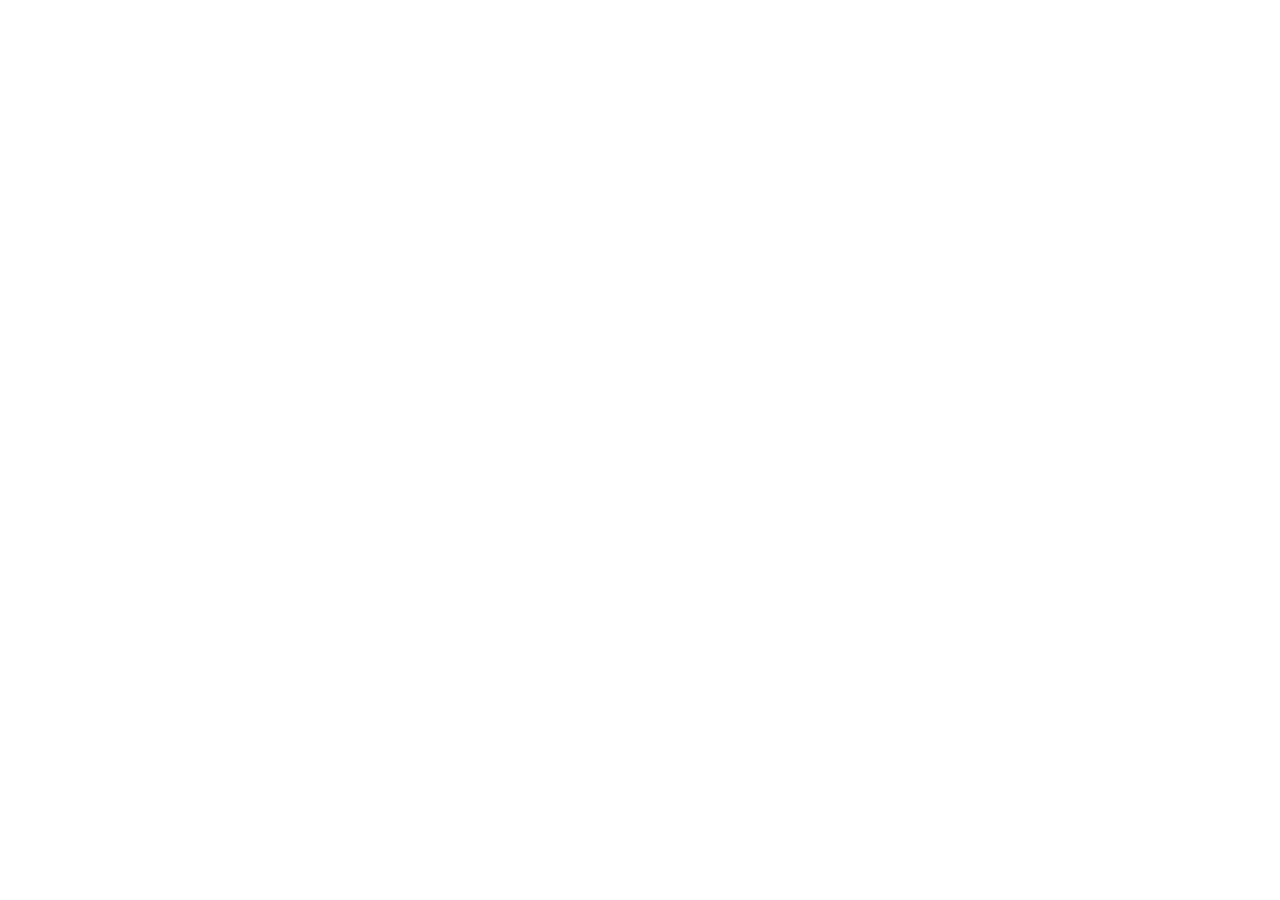
==== index.html @ a1a87850 "app-ads.txt at domain root for AdMob (developer website = canti81ex-flcl.github.io/boomline-site/)" ====
<!doctype html><meta charset="utf-8"><meta http-equiv="refresh" content="0; url=https://canti81ex-flcl.github.io/boomline-site/"><title>SUO</title><a href="https://canti81ex-flcl.github.io/boomline-site/">BoomLine</a>
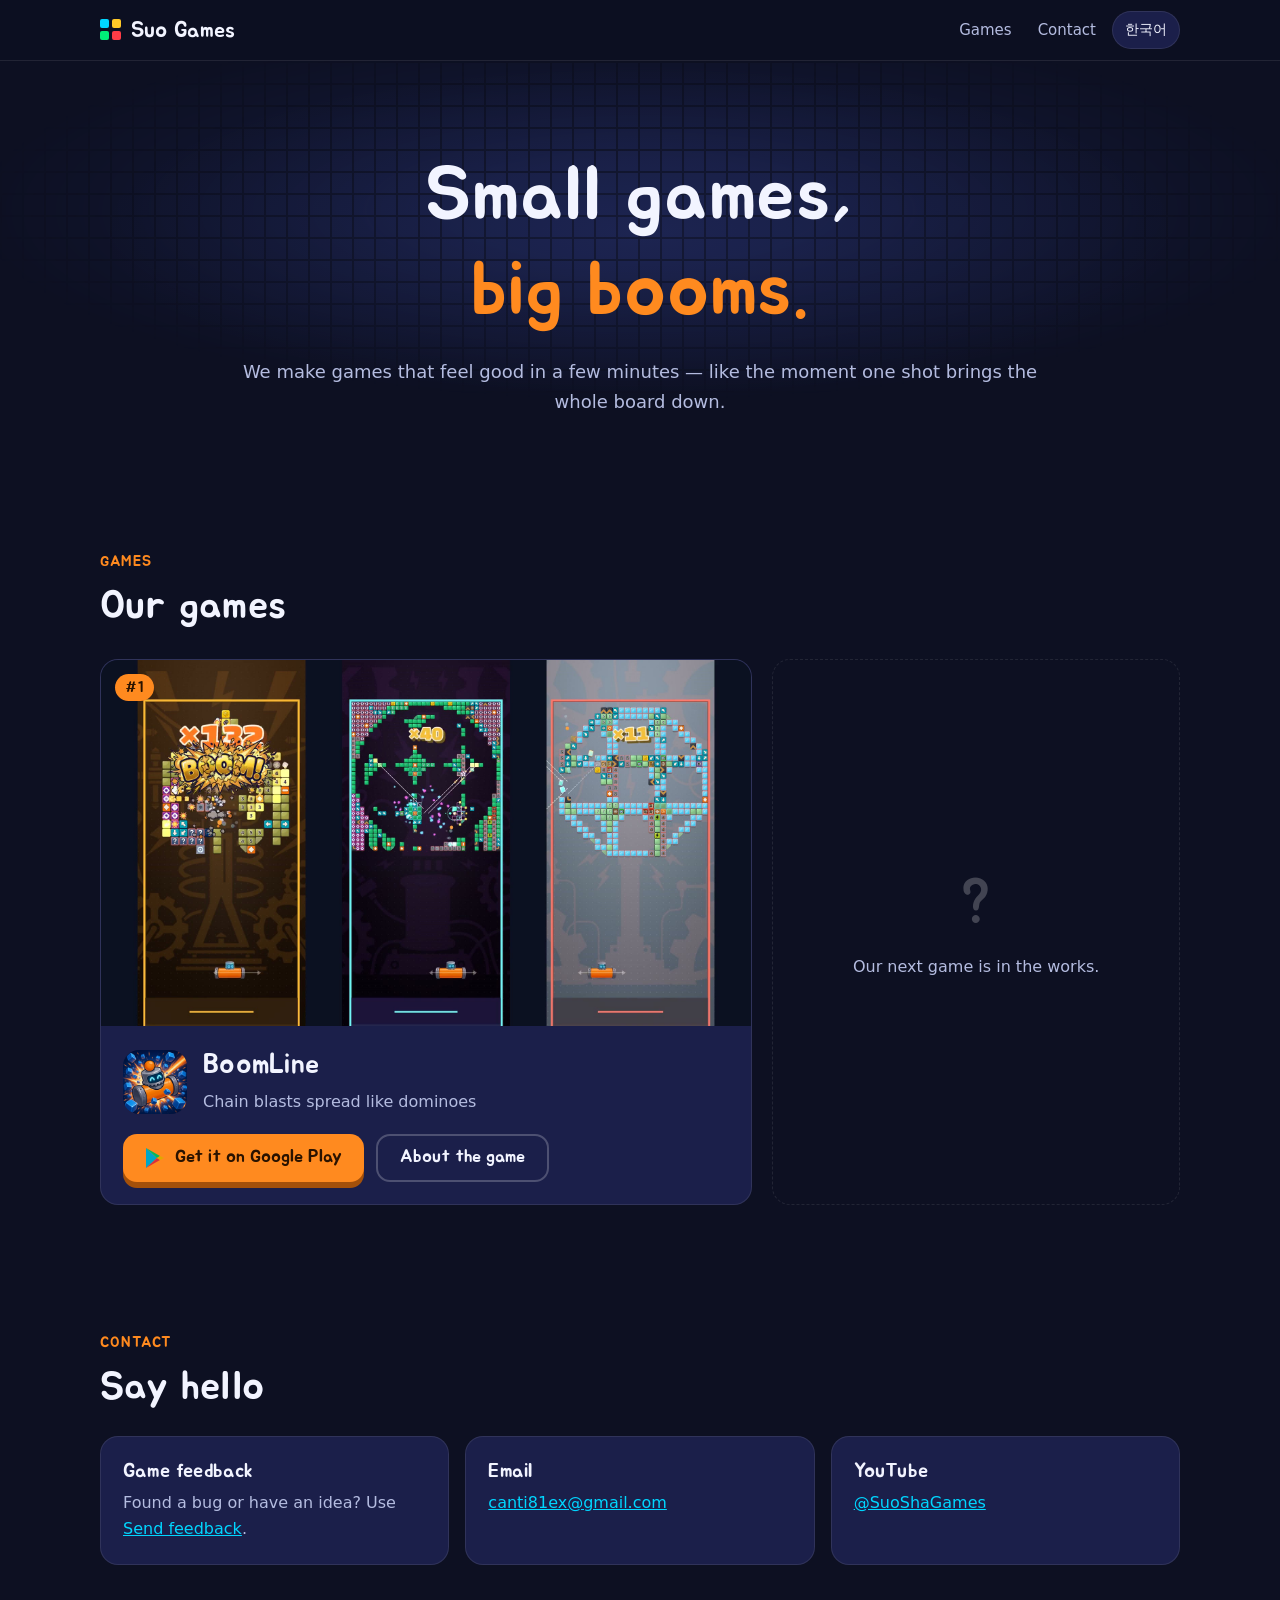
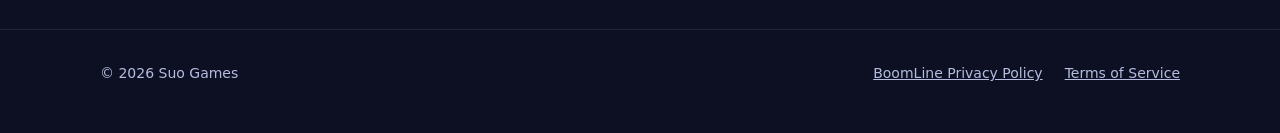
==== commit cadb046d: "Suo Games 홈 + BoomLine 페이지(트레일러·스크린샷·의견 보내기) Co-Authored-By: Claude Opus 5.5 <noreply@anthropic.com>" ====
--- a/index.html
+++ b/index.html
@@ -1 +1,132 @@
-<!doctype html><meta charset="utf-8"><meta http-equiv="refresh" content="0; url=https://canti81ex-flcl.github.io/boomline-site/"><title>SUO</title><a href="https://canti81ex-flcl.github.io/boomline-site/">BoomLine</a>
+<!doctype html>
+<html lang="ko" data-lang="ko">
+<head>
+<meta charset="utf-8">
+<meta name="viewport" content="width=device-width, initial-scale=1">
+<title>Suo Games</title>
+<meta name="description" content="Suo Games — makers of BoomLine, a chain-blast puzzle for Android.">
+<meta property="og:title" content="Suo Games">
+<meta property="og:description" content="Makers of BoomLine — a chain-blast puzzle. Hit the core, the whole board falls.">
+<meta property="og:image" content="https://canti81ex-flcl.github.io/boomline/media/og.jpg">
+<meta property="og:type" content="website">
+<meta name="theme-color" content="#0d1022">
+<link rel="icon" href="/assets/bl-icon-32.png">
+<link rel="stylesheet" href="/assets/suo.css">
+<script src="/assets/suo.js"></script>
+<style>
+  .hero { padding: 88px 0 72px; text-align: center; }
+  .hero h1 { font-size: clamp(40px, 9vw, 76px); }
+  .hero h1 .o { color: var(--orange); }
+  .hero .lead { margin: 18px auto 0; }
+  .games { display: grid; grid-template-columns: 1.6fr 1fr; gap: 20px; margin-top: 28px; }
+  .game { overflow: hidden; display: flex; flex-direction: column; }
+  .game .shot { position: relative; aspect-ratio: 16 / 9; background: #000 center / cover no-repeat; }
+  .game .shot img { width: 100%; height: 100%; object-fit: cover; }
+  .game .shot .no { position: absolute; left: 14px; top: 14px; background: var(--orange); color: var(--orange-ink);
+    font: 15px var(--head); padding: 4px 10px; border-radius: 999px; }
+  .game .body { padding: 22px; display: grid; grid-template-columns: auto 1fr; gap: 6px 16px; align-items: center; }
+  .game .body img.icon { width: 64px; height: 64px; border-radius: 16px; grid-row: span 2; }
+  .game h3 { font-size: 28px; }
+  .game .tag { color: var(--dim); margin: 0; }
+  .game .acts { grid-column: 1 / -1; display: flex; flex-wrap: wrap; gap: 12px; margin-top: 12px; }
+  .soon { display: grid; place-items: center; text-align: center; padding: 32px; border-style: dashed;
+    background: transparent; color: var(--dim); min-height: 260px; }
+  .soon .q { font: 56px var(--head); color: rgba(255,255,255,.22); }
+  .contact { display: grid; grid-template-columns: repeat(auto-fit, minmax(240px, 1fr)); gap: 16px; margin-top: 24px; }
+  .contact .card { padding: 22px; }
+  .contact h3 { font-size: 20px; margin-bottom: 6px; }
+  .contact p { margin: 0; color: var(--dim); }
+  @media (max-width: 760px) { .games { grid-template-columns: 1fr; } .soon { min-height: 0; } }
+</style>
+</head>
+<body>
+<header class="top">
+  <div class="wrap">
+    <a class="brand" href="/"><span class="dots"><i></i><i></i><i></i><i></i></span>Suo Games</a>
+    <nav>
+      <a class="hide-sm" href="#games"><span lang="ko">게임</span><span lang="en">Games</span></a>
+      <a class="hide-sm" href="#contact"><span lang="ko">문의</span><span lang="en">Contact</span></a>
+      <button class="lang-btn" type="button" aria-label="Language"><span lang="ko">English</span><span lang="en">한국어</span></button>
+    </nav>
+  </div>
+</header>
+
+<main>
+  <section class="hero blocks-bg">
+    <div class="wrap">
+      <h1 lang="ko">터지는 손맛을 만드는<br><span class="o">Suo Games</span></h1>
+      <h1 lang="en">Small games,<br><span class="o">big booms.</span></h1>
+      <p class="lead" lang="ko">한 발에 판이 무너지는 순간처럼, 짧게 해도 기분 좋은 게임을 만듭니다.</p>
+      <p class="lead" lang="en">We make games that feel good in a few minutes — like the moment one shot brings the whole board down.</p>
+    </div>
+  </section>
+
+  <section id="games">
+    <div class="wrap">
+      <div class="eyebrow"><span lang="ko">게임</span><span lang="en">Games</span></div>
+      <h2 class="sec-title"><span lang="ko">우리 게임</span><span lang="en">Our games</span></h2>
+      <div class="games">
+        <article class="card game">
+          <a class="shot" href="/boomline/">
+            <img src="/boomline/media/trailer.jpg" alt="BoomLine — three boards blasting at once" width="1280" height="720">
+            <span class="no">#1</span>
+          </a>
+          <div class="body">
+            <img class="icon" src="/assets/bl-icon-180.png" alt="" width="64" height="64">
+            <h3>BoomLine</h3>
+            <p class="tag" lang="ko">도미노처럼 번지는 연쇄 폭파 퍼즐</p>
+            <p class="tag" lang="en">Chain blasts spread like dominoes</p>
+            <div class="acts">
+              <a class="btn btn-play" href="https://play.google.com/store/apps/details?id=com.suo.boomline" rel="noopener">
+                <svg width="20" height="22" viewBox="0 0 20 22" aria-hidden="true"><path d="M1 1l11 10L1 21z" fill="#00a6c8"/><path d="M1 1l14 8-3 2z" fill="#00b860"/><path d="M1 21l14-8-3-2z" fill="#d8323c"/><path d="M15 9l4 2-4 2-3-2z" fill="#e0a800"/></svg>
+                <span lang="ko">Google Play에서 받기</span><span lang="en">Get it on Google Play</span>
+              </a>
+              <a class="btn btn-ghost" href="/boomline/"><span lang="ko">게임 소개</span><span lang="en">About the game</span></a>
+            </div>
+          </div>
+        </article>
+        <div class="card soon">
+          <div>
+            <div class="q">?</div>
+            <p lang="ko">다음 게임을 만들고 있어요.</p>
+            <p lang="en">Our next game is in the works.</p>
+          </div>
+        </div>
+      </div>
+    </div>
+  </section>
+
+  <section id="contact">
+    <div class="wrap">
+      <div class="eyebrow"><span lang="ko">문의</span><span lang="en">Contact</span></div>
+      <h2 class="sec-title"><span lang="ko">이야기 들려주세요</span><span lang="en">Say hello</span></h2>
+      <div class="contact">
+        <div class="card">
+          <h3><span lang="ko">게임 의견</span><span lang="en">Game feedback</span></h3>
+          <p lang="ko">버그나 아이디어는 <a href="/boomline/#feedback">의견 보내기</a>로 남겨 주세요.</p>
+          <p lang="en">Found a bug or have an idea? Use <a href="/boomline/#feedback">Send feedback</a>.</p>
+        </div>
+        <div class="card">
+          <h3><span lang="ko">이메일</span><span lang="en">Email</span></h3>
+          <p><a href="mailto:canti81ex@gmail.com">canti81ex@gmail.com</a></p>
+        </div>
+        <div class="card">
+          <h3>YouTube</h3>
+          <p><a href="https://www.youtube.com/@SuoShaGames" rel="noopener">@SuoShaGames</a></p>
+        </div>
+      </div>
+    </div>
+  </section>
+</main>
+
+<footer>
+  <div class="wrap">
+    <span class="copy">© 2026 Suo Games</span>
+    <a href="/boomline-site/" lang="ko">BoomLine 개인정보처리방침</a>
+    <a href="/boomline-site/en.html" lang="en">BoomLine Privacy Policy</a>
+    <a href="/boomline-site/terms.html" lang="ko">이용약관</a>
+    <a href="/boomline-site/terms-en.html" lang="en">Terms of Service</a>
+  </div>
+</footer>
+</body>
+</html>
--- a/assets/suo.css
+++ b/assets/suo.css
@@ -0,0 +1,122 @@
+/* Suo Games — 사이트 공통. 바깥 요청 없음(글꼴도 같은 저장소) — 쿠키·동의 창이 필요 없게. */
+@font-face { font-family: "Jua"; src: url("jua-sub.woff") format("woff"); font-display: swap; }
+
+:root {
+  --bg: #0d1022;
+  --bg2: #141838;
+  --panel: #1b1f4a;
+  --line: rgba(255, 255, 255, 0.09);
+  --ink: #f2f4ff;
+  --dim: #b4bce0;
+  --orange: #ff8a1f;
+  --orange-ink: #2a1300;
+  --cyan: #00d6ff;
+  --green: #00f078;
+  --red: #ff3c46;
+  --yellow: #ffc828;
+  --radius: 18px;
+  --wrap: 1080px;
+  --head: "Jua", "Apple SD Gothic Neo", "Malgun Gothic", system-ui, sans-serif;
+  --body: system-ui, -apple-system, "Segoe UI", "Apple SD Gothic Neo", "Malgun Gothic", "Noto Sans KR", sans-serif;
+  color-scheme: dark;
+}
+
+* { box-sizing: border-box; }
+html { -webkit-text-size-adjust: 100%; scroll-behavior: smooth; }
+body {
+  margin: 0;
+  background: var(--bg);
+  color: var(--ink);
+  font: 16px/1.65 var(--body);
+  word-break: keep-all;
+  overflow-wrap: anywhere;
+}
+img, video { display: block; max-width: 100%; }
+a { color: var(--cyan); }
+h1, h2, h3 { font-family: var(--head); font-weight: 400; line-height: 1.25; margin: 0; letter-spacing: 0.01em; }
+
+/* 언어 — 같은 자리에 ko · en 형제를 두고 html[data-lang] 로 하나만 보인다 */
+html[data-lang="ko"] [lang="en"]:not(html),
+html[data-lang="en"] [lang="ko"]:not(html) { display: none !important; }
+
+.wrap { width: min(var(--wrap), 100% - 32px); margin-inline: auto; }
+
+/* 머리 */
+.top {
+  position: sticky; top: 0; z-index: 10;
+  background: rgba(13, 16, 34, 0.86);
+  backdrop-filter: blur(10px); -webkit-backdrop-filter: blur(10px);
+  border-bottom: 1px solid var(--line);
+}
+.top .wrap { display: flex; align-items: center; gap: 16px; height: 60px; }
+.brand { display: flex; align-items: center; gap: 10px; color: var(--ink); text-decoration: none; font-family: var(--head); font-size: 22px; }
+.brand .dots { display: grid; grid-template-columns: repeat(2, 9px); gap: 3px; }
+.brand .dots i { width: 9px; height: 9px; border-radius: 2px; }
+.dots i:nth-child(1) { background: var(--cyan); }
+.dots i:nth-child(2) { background: var(--yellow); }
+.dots i:nth-child(3) { background: var(--green); }
+.dots i:nth-child(4) { background: var(--red); }
+.top nav { margin-left: auto; display: flex; align-items: center; gap: 6px; }
+.top nav a { color: var(--dim); text-decoration: none; padding: 8px 10px; border-radius: 10px; font-size: 15px; }
+.top nav a:hover { color: var(--ink); background: var(--line); }
+.lang-btn {
+  font: inherit; font-size: 14px; color: var(--ink); background: var(--panel);
+  border: 1px solid var(--line); border-radius: 999px; padding: 6px 12px; cursor: pointer;
+}
+.lang-btn:hover { border-color: var(--dim); }
+
+/* 버튼 */
+.btn {
+  display: inline-flex; align-items: center; gap: 10px; min-height: 48px; padding: 0 22px;
+  border-radius: 14px; font: 18px var(--head); text-decoration: none; cursor: pointer; border: 0;
+}
+.btn-play { background: var(--orange); color: var(--orange-ink); box-shadow: 0 6px 0 #a4500a; }
+.btn-play:hover { filter: brightness(1.06); }
+.btn-play:active { transform: translateY(3px); box-shadow: 0 3px 0 #a4500a; }
+.btn-ghost { background: transparent; color: var(--ink); border: 2px solid rgba(255, 255, 255, 0.22); }
+.btn-ghost:hover { border-color: var(--ink); }
+.btn svg { flex: none; }
+
+/* 섹션 */
+section { padding: 64px 0; }
+.eyebrow { color: var(--orange); font: 15px var(--head); letter-spacing: 0.08em; text-transform: uppercase; margin-bottom: 10px; }
+.sec-title { font-size: clamp(28px, 5vw, 40px); margin-bottom: 14px; }
+.lead { color: var(--dim); font-size: 18px; max-width: 46em; margin: 0; }
+
+/* 블록 배경 — 판처럼 보이는 작은 사각 격자(꾸밈) */
+.blocks-bg { position: relative; overflow: hidden; isolation: isolate; }
+.blocks-bg::before {
+  content: ""; position: absolute; inset: 0; z-index: -1; opacity: 0.35;
+  background: radial-gradient(60% 55% at 50% 40%, rgba(64, 80, 170, 0.55), transparent 70%);
+}
+.blocks-bg::after {
+  content: ""; position: absolute; inset: 0; z-index: -1; opacity: 0.18;
+  background-image:
+    linear-gradient(var(--bg) 2px, transparent 2px),
+    linear-gradient(90deg, var(--bg) 2px, transparent 2px);
+  background-size: 22px 22px;
+  -webkit-mask-image: radial-gradient(70% 60% at 50% 35%, #000 20%, transparent 75%);
+  mask-image: radial-gradient(70% 60% at 50% 35%, #000 20%, transparent 75%);
+  background-color: #3a4bb0;
+}
+
+/* 카드 */
+.card { background: var(--panel); border: 1px solid var(--line); border-radius: var(--radius); }
+
+/* 바닥 */
+footer { border-top: 1px solid var(--line); padding: 32px 0 48px; color: var(--dim); font-size: 14px; }
+footer .wrap { display: flex; flex-wrap: wrap; gap: 10px 22px; align-items: center; }
+footer a { color: var(--dim); }
+footer a:hover { color: var(--ink); }
+footer .copy { margin-right: auto; }
+
+:focus-visible { outline: 3px solid var(--cyan); outline-offset: 2px; }
+
+@media (prefers-reduced-motion: reduce) {
+  html { scroll-behavior: auto; }
+}
+@media (max-width: 560px) {
+  section { padding: 48px 0; }
+  .top nav a.hide-sm { display: none; }
+  .lead { font-size: 17px; }
+}
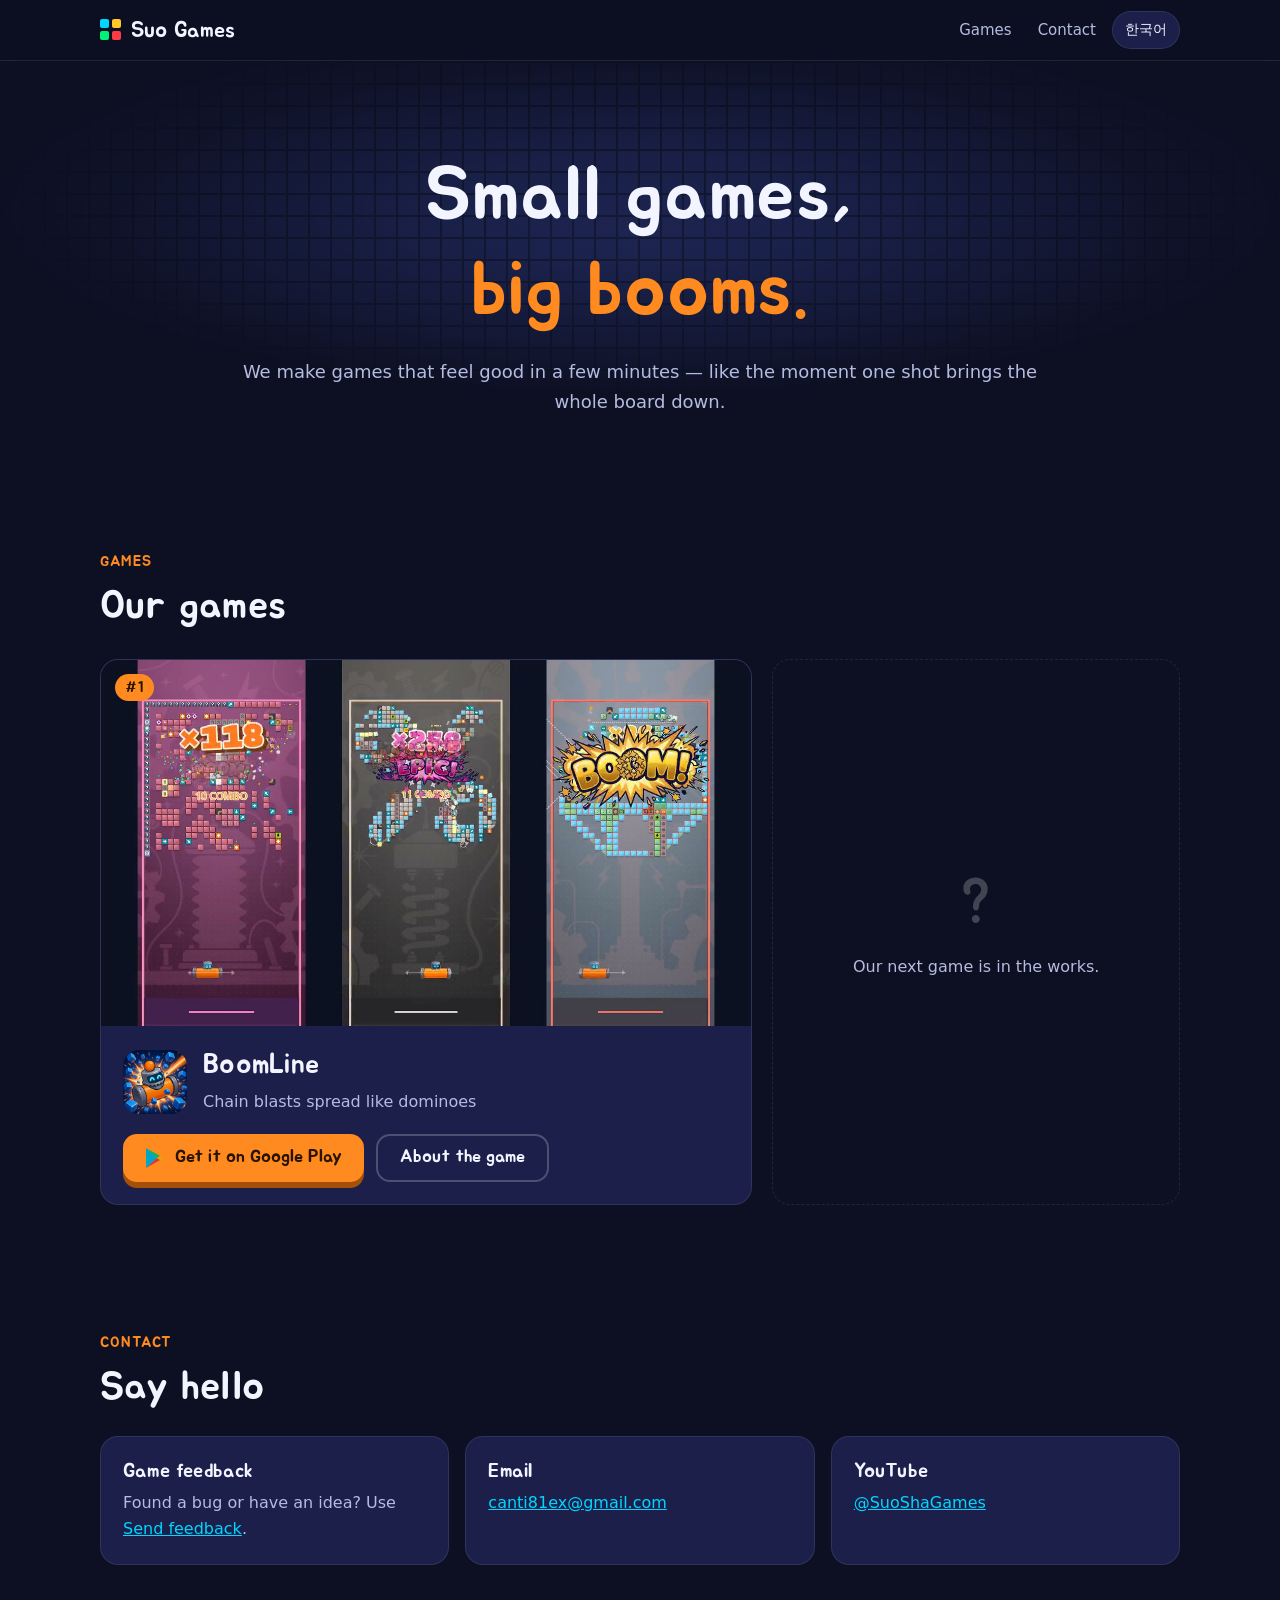
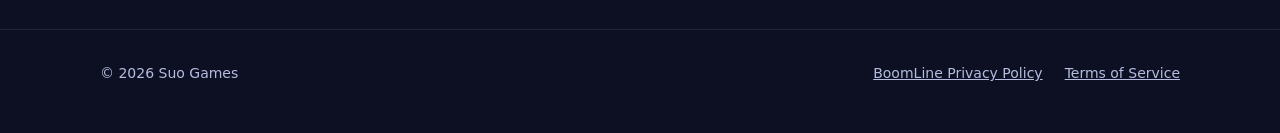
==== commit 19788e54: "트레일러를 광고용 16:9 30초 새 판(빈 판 3배속)으로 교체 Co-Authored-By: Claude Opus 5.5 <noreply@anthropic.com>" ====
--- a/index.html
+++ b/index.html
@@ -68,7 +68,7 @@
       <div class="games">
         <article class="card game">
           <a class="shot" href="/boomline/">
-            <img src="/boomline/media/trailer.jpg" alt="BoomLine — three boards blasting at once" width="1280" height="720">
+            <img src="/boomline/media/trailer.jpg?v=2" alt="BoomLine — three boards blasting at once" width="1280" height="720">
             <span class="no">#1</span>
           </a>
           <div class="body">
